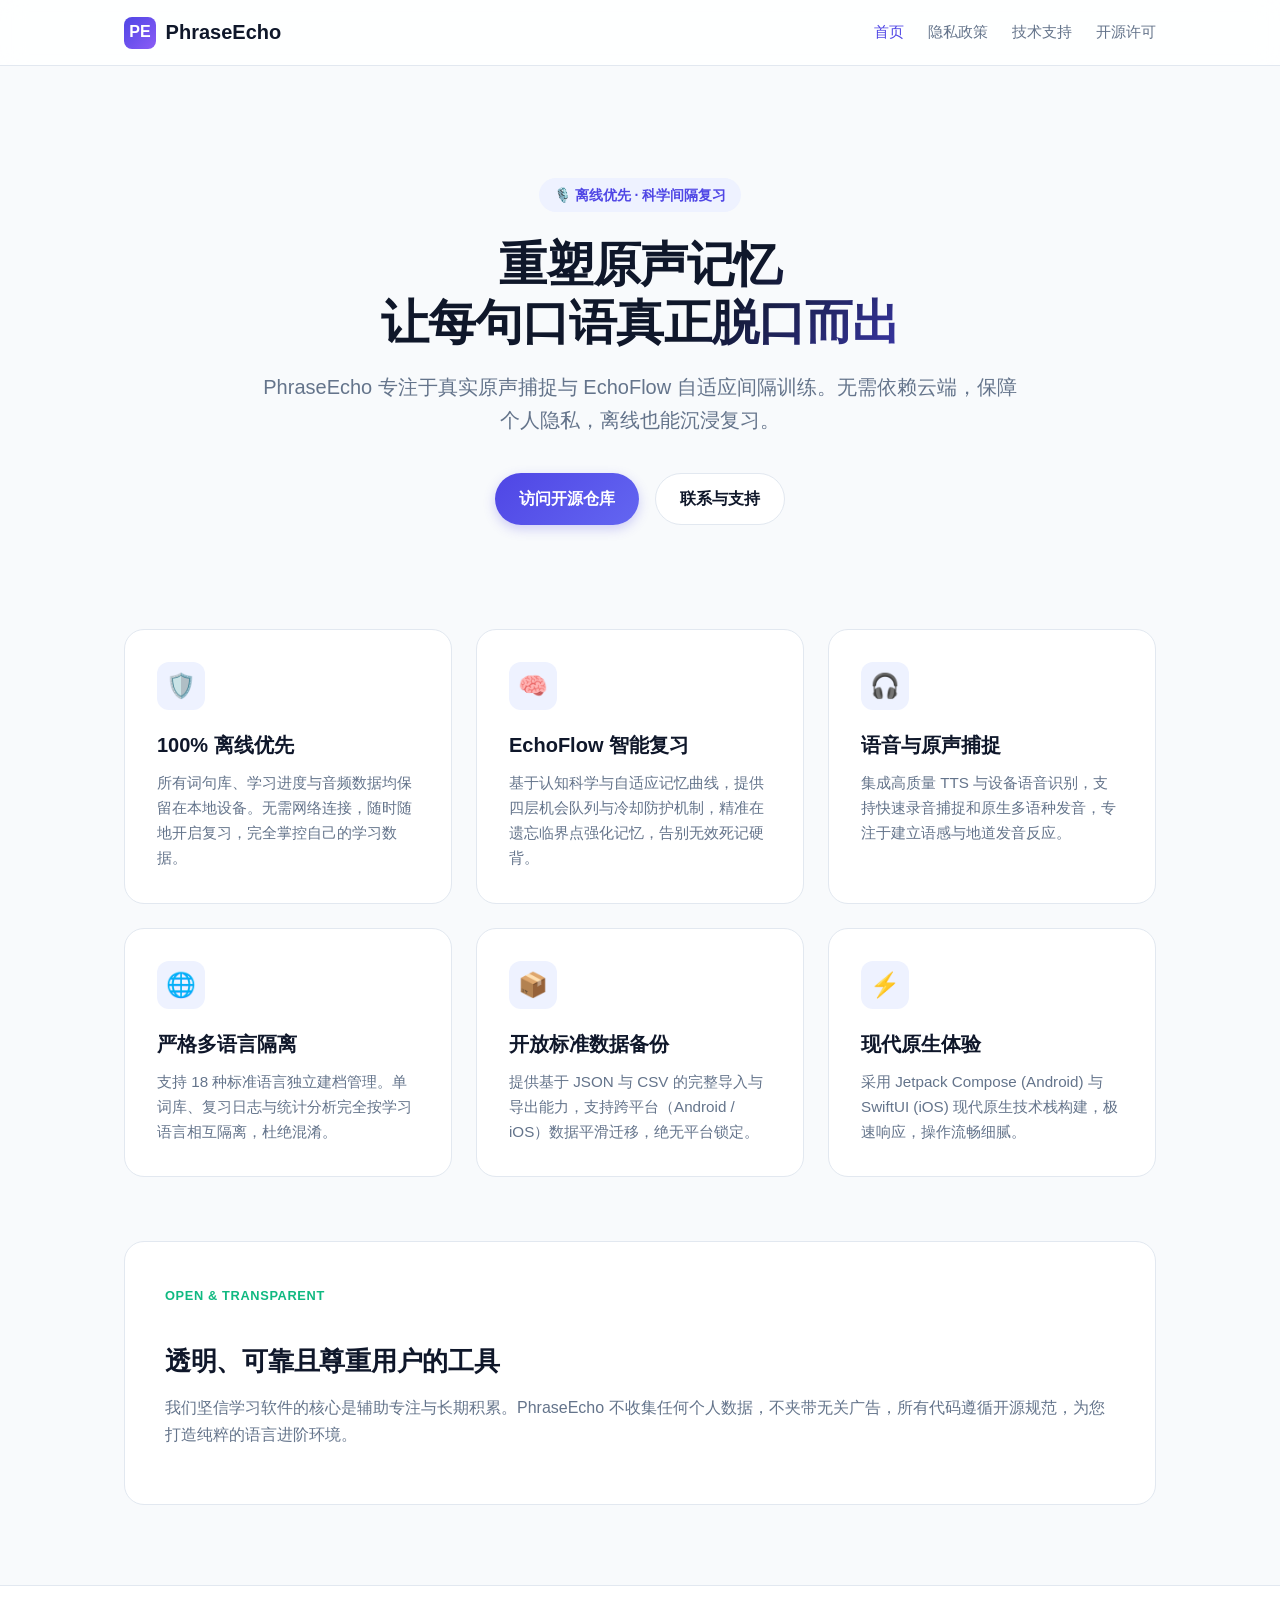
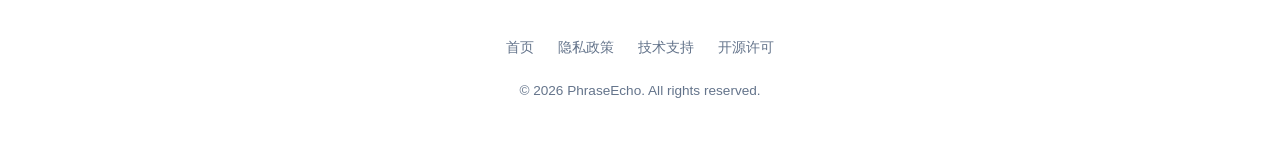
==== index.html @ f5ecff5b "feat: initial landing page, privacy, support and licenses pages" ====
<!DOCTYPE html>
<html lang="zh-CN">
<head>
  <meta charset="UTF-8">
  <meta name="viewport" content="width=device-width, initial-scale=1.0">
  <title>PhraseEcho - 离线优先的智能语言原声复习工具</title>
  <meta name="description" content="PhraseEcho 是一款离线优先的移动端语言学习工具，基于原声捕捉、智能分类和自适应 EchoFlow 间隔复习算法，助你高效内化地道口语。">
  <link rel="stylesheet" href="styles.css">
  <style>
    .hero {
      text-align: center;
      padding: 4rem 1rem 3rem;
      max-width: 800px;
      margin: 0 auto;
    }
    .badge {
      display: inline-flex;
      align-items: center;
      gap: 0.4rem;
      padding: 0.35rem 0.9rem;
      border-radius: var(--radius-full);
      background: var(--primary-light);
      color: var(--primary);
      font-size: 0.875rem;
      font-weight: 600;
      margin-bottom: 1.5rem;
    }
    .hero h1 {
      font-size: 3rem;
      font-weight: 800;
      background: linear-gradient(135deg, var(--text-main) 60%, var(--primary));
      -webkit-background-clip: text;
      -webkit-text-fill-color: transparent;
      margin-bottom: 1.25rem;
    }
    .hero p {
      font-size: 1.25rem;
      color: var(--text-muted);
      margin-bottom: 2.2rem;
    }
    .hero-actions {
      display: flex;
      justify-content: center;
      gap: 1rem;
      flex-wrap: wrap;
    }
    .features-grid {
      display: grid;
      grid-template-columns: repeat(auto-fit, minmax(280px, 1fr));
      gap: 1.5rem;
      margin-top: 3.5rem;
    }
    .feature-card {
      background: var(--bg-card);
      border: 1px solid var(--border-color);
      border-radius: var(--radius-lg);
      padding: 2rem;
      transition: transform 0.2s ease, box-shadow 0.2s ease;
    }
    .feature-card:hover {
      transform: translateY(-3px);
      box-shadow: var(--shadow-md);
    }
    .feature-icon {
      width: 48px;
      height: 48px;
      border-radius: var(--radius-md);
      background: var(--primary-light);
      color: var(--primary);
      display: flex;
      align-items: center;
      justify-content: center;
      font-size: 1.5rem;
      margin-bottom: 1.2rem;
    }
    .feature-card h3 {
      margin-top: 0;
      margin-bottom: 0.5rem;
      font-size: 1.25rem;
    }
    .feature-card p {
      color: var(--text-muted);
      font-size: 0.95rem;
      margin-bottom: 0;
    }
    .tech-highlight {
      margin-top: 4rem;
      background: var(--bg-card);
      border: 1px solid var(--border-color);
      border-radius: var(--radius-lg);
      padding: 2.5rem;
      display: flex;
      flex-direction: column;
      gap: 1.5rem;
    }
    .highlight-badge {
      display: inline-block;
      font-size: 0.8rem;
      text-transform: uppercase;
      letter-spacing: 0.05em;
      color: var(--accent);
      font-weight: 700;
    }
    @media (max-width: 640px) {
      .hero h1 {
        font-size: 2.2rem;
      }
      .hero p {
        font-size: 1.05rem;
      }
    }
  </style>
</head>
<body>
  <header class="header">
    <div class="nav-container">
      <a href="index.html" class="logo-link">
        <div class="logo-icon">PE</div>
        PhraseEcho
      </a>
      <nav>
        <ul class="nav-links">
          <li><a href="index.html" class="active">首页</a></li>
          <li><a href="privacy.html">隐私政策</a></li>
          <li><a href="support.html">技术支持</a></li>
          <li><a href="licenses.html">开源许可</a></li>
        </ul>
      </nav>
    </div>
  </header>

  <main class="container">
    <section class="hero">
      <div class="badge">🎙️ 离线优先 · 科学间隔复习</div>
      <h1>重塑原声记忆<br>让每句口语真正脱口而出</h1>
      <p>PhraseEcho 专注于真实原声捕捉与 EchoFlow 自适应间隔训练。无需依赖云端，保障个人隐私，离线也能沉浸复习。</p>
      <div class="hero-actions">
        <a href="https://github.com/Thirsting0006/PhraseEcho" class="btn btn-primary" target="_blank" rel="noopener">
          访问开源仓库
        </a>
        <a href="support.html" class="btn btn-secondary">
          联系与支持
        </a>
      </div>
    </section>

    <section class="features-grid">
      <div class="feature-card">
        <div class="feature-icon">🛡️</div>
        <h3>100% 离线优先</h3>
        <p>所有词句库、学习进度与音频数据均保留在本地设备。无需网络连接，随时随地开启复习，完全掌控自己的学习数据。</p>
      </div>

      <div class="feature-card">
        <div class="feature-icon">🧠</div>
        <h3>EchoFlow 智能复习</h3>
        <p>基于认知科学与自适应记忆曲线，提供四层机会队列与冷却防护机制，精准在遗忘临界点强化记忆，告别无效死记硬背。</p>
      </div>

      <div class="feature-card">
        <div class="feature-icon">🎧</div>
        <h3>语音与原声捕捉</h3>
        <p>集成高质量 TTS 与设备语音识别，支持快速录音捕捉和原生多语种发音，专注于建立语感与地道发音反应。</p>
      </div>

      <div class="feature-card">
        <div class="feature-icon">🌐</div>
        <h3>严格多语言隔离</h3>
        <p>支持 18 种标准语言独立建档管理。单词库、复习日志与统计分析完全按学习语言相互隔离，杜绝混淆。</p>
      </div>

      <div class="feature-card">
        <div class="feature-icon">📦</div>
        <h3>开放标准数据备份</h3>
        <p>提供基于 JSON 与 CSV 的完整导入与导出能力，支持跨平台（Android / iOS）数据平滑迁移，绝无平台锁定。</p>
      </div>

      <div class="feature-card">
        <div class="feature-icon">⚡</div>
        <h3>现代原生体验</h3>
        <p>采用 Jetpack Compose (Android) 与 SwiftUI (iOS) 现代原生技术栈构建，极速响应，操作流畅细腻。</p>
      </div>
    </section>

    <section class="tech-highlight">
      <div>
        <span class="highlight-badge">OPEN & TRANSPARENT</span>
        <h2>透明、可靠且尊重用户的工具</h2>
        <p>我们坚信学习软件的核心是辅助专注与长期积累。PhraseEcho 不收集任何个人数据，不夹带无关广告，所有代码遵循开源规范，为您打造纯粹的语言进阶环境。</p>
      </div>
    </section>
  </main>

  <footer class="footer">
    <div class="footer-container">
      <ul class="footer-nav">
        <li><a href="index.html">首页</a></li>
        <li><a href="privacy.html">隐私政策</a></li>
        <li><a href="support.html">技术支持</a></li>
        <li><a href="licenses.html">开源许可</a></li>
      </ul>
      <p class="footer-copy">© 2026 PhraseEcho. All rights reserved.</p>
    </div>
  </footer>
</body>
</html>
---- styles.css ----
/* PhraseEcho Site Common Styles */
:root {
  --primary: #4F46E5;
  --primary-hover: #4338CA;
  --primary-light: #EEF2FF;
  --text-main: #0F172A;
  --text-muted: #64748B;
  --bg-page: #F8FAFC;
  --bg-card: #FFFFFF;
  --border-color: #E2E8F0;
  --border-subtle: #F1F5F9;
  --accent: #10B981;
  --shadow-sm: 0 1px 2px 0 rgb(0 0 0 / 0.05);
  --shadow-md: 0 4px 6px -1px rgb(0 0 0 / 0.1), 0 2px 4px -2px rgb(0 0 0 / 0.1);
  --shadow-lg: 0 10px 15px -3px rgb(0 0 0 / 0.1), 0 4px 6px -4px rgb(0 0 0 / 0.1);
  --radius-sm: 8px;
  --radius-md: 12px;
  --radius-lg: 20px;
  --radius-full: 9999px;
  --container-width: 1080px;
}

@media (prefers-color-scheme: dark) {
  :root {
    --primary: #6366F1;
    --primary-hover: #818CF8;
    --primary-light: rgba(99, 102, 241, 0.15);
    --text-main: #F8FAFC;
    --text-muted: #94A3B8;
    --bg-page: #0B0F19;
    --bg-card: #151C2C;
    --border-color: #232E42;
    --border-subtle: #1C2436;
    --accent: #34D399;
    --shadow-sm: 0 1px 2px 0 rgb(0 0 0 / 0.3);
    --shadow-md: 0 4px 6px -1px rgb(0 0 0 / 0.4);
    --shadow-lg: 0 10px 15px -3px rgb(0 0 0 / 0.5);
  }
}

* {
  box-sizing: border-box;
  margin: 0;
  padding: 0;
}

body {
  font-family: -apple-system, BlinkMacSystemFont, "Segoe UI", Roboto, "Helvetica Neue", Arial, sans-serif, "Apple Color Emoji", "Segoe UI Emoji";
  background-color: var(--bg-page);
  color: var(--text-main);
  line-height: 1.65;
  -webkit-font-smoothing: antialiased;
}

a {
  color: var(--primary);
  text-decoration: none;
  transition: color 0.2s ease;
}

a:hover {
  color: var(--primary-hover);
}

/* Header & Nav */
.header {
  position: sticky;
  top: 0;
  z-index: 50;
  background-color: rgba(255, 255, 255, 0.85);
  backdrop-filter: blur(12px);
  -webkit-backdrop-filter: blur(12px);
  border-bottom: 1px solid var(--border-color);
}

@media (prefers-color-scheme: dark) {
  .header {
    background-color: rgba(11, 15, 25, 0.85);
  }
}

.nav-container {
  max-width: var(--container-width);
  margin: 0 auto;
  padding: 1rem 1.5rem;
  display: flex;
  align-items: center;
  justify-content: space-between;
}

.logo-link {
  display: flex;
  align-items: center;
  gap: 0.6rem;
  font-weight: 700;
  font-size: 1.25rem;
  color: var(--text-main);
}

.logo-icon {
  width: 32px;
  height: 32px;
  border-radius: var(--radius-sm);
  background: linear-gradient(135deg, var(--primary), #8B5CF6);
  display: flex;
  align-items: center;
  justify-content: center;
  color: #FFF;
  font-size: 1rem;
}

.nav-links {
  display: flex;
  align-items: center;
  gap: 1.5rem;
  list-style: none;
}

.nav-links a {
  color: var(--text-muted);
  font-size: 0.95rem;
  font-weight: 500;
}

.nav-links a:hover,
.nav-links a.active {
  color: var(--primary);
}

/* Main Container */
.container {
  max-width: var(--container-width);
  margin: 0 auto;
  padding: 3rem 1.5rem 5rem;
}

.content-card {
  background: var(--bg-card);
  border: 1px solid var(--border-color);
  border-radius: var(--radius-lg);
  padding: 2.5rem;
  box-shadow: var(--shadow-sm);
}

/* Typography */
h1 {
  font-size: 2.5rem;
  font-weight: 800;
  line-height: 1.2;
  margin-bottom: 1rem;
  letter-spacing: -0.02em;
}

h2 {
  font-size: 1.6rem;
  font-weight: 700;
  margin-top: 2rem;
  margin-bottom: 0.8rem;
  letter-spacing: -0.01em;
}

h3 {
  font-size: 1.2rem;
  font-weight: 600;
  margin-top: 1.5rem;
  margin-bottom: 0.5rem;
}

p {
  margin-bottom: 1rem;
  color: var(--text-muted);
}

.lead {
  font-size: 1.2rem;
  color: var(--text-muted);
  max-width: 680px;
  margin-bottom: 2rem;
}

/* Buttons */
.btn {
  display: inline-flex;
  align-items: center;
  gap: 0.5rem;
  padding: 0.75rem 1.5rem;
  border-radius: var(--radius-full);
  font-weight: 600;
  font-size: 1rem;
  transition: all 0.2s ease;
  cursor: pointer;
  border: none;
}

.btn-primary {
  background: linear-gradient(135deg, var(--primary), #6366F1);
  color: #FFF;
  box-shadow: 0 4px 12px rgba(79, 70, 229, 0.25);
}

.btn-primary:hover {
  background: var(--primary-hover);
  color: #FFF;
  transform: translateY(-1px);
  box-shadow: 0 6px 16px rgba(79, 70, 229, 0.35);
}

.btn-secondary {
  background: var(--bg-card);
  color: var(--text-main);
  border: 1px solid var(--border-color);
}

.btn-secondary:hover {
  background: var(--border-subtle);
  color: var(--text-main);
}

/* Footer */
.footer {
  background-color: var(--bg-card);
  border-top: 1px solid var(--border-color);
  padding: 3rem 1.5rem;
  margin-top: auto;
}

.footer-container {
  max-width: var(--container-width);
  margin: 0 auto;
  display: flex;
  flex-direction: column;
  align-items: center;
  gap: 1.2rem;
  text-align: center;
}

.footer-nav {
  display: flex;
  gap: 1.5rem;
  list-style: none;
  flex-wrap: wrap;
  justify-content: center;
}

.footer-nav a {
  color: var(--text-muted);
  font-size: 0.9rem;
}

.footer-copy {
  font-size: 0.85rem;
  color: var(--text-muted);
}

/* Responsive */
@media (max-width: 640px) {
  .nav-links {
    gap: 1rem;
  }
  .content-card {
    padding: 1.5rem;
  }
  h1 {
    font-size: 2rem;
  }
}
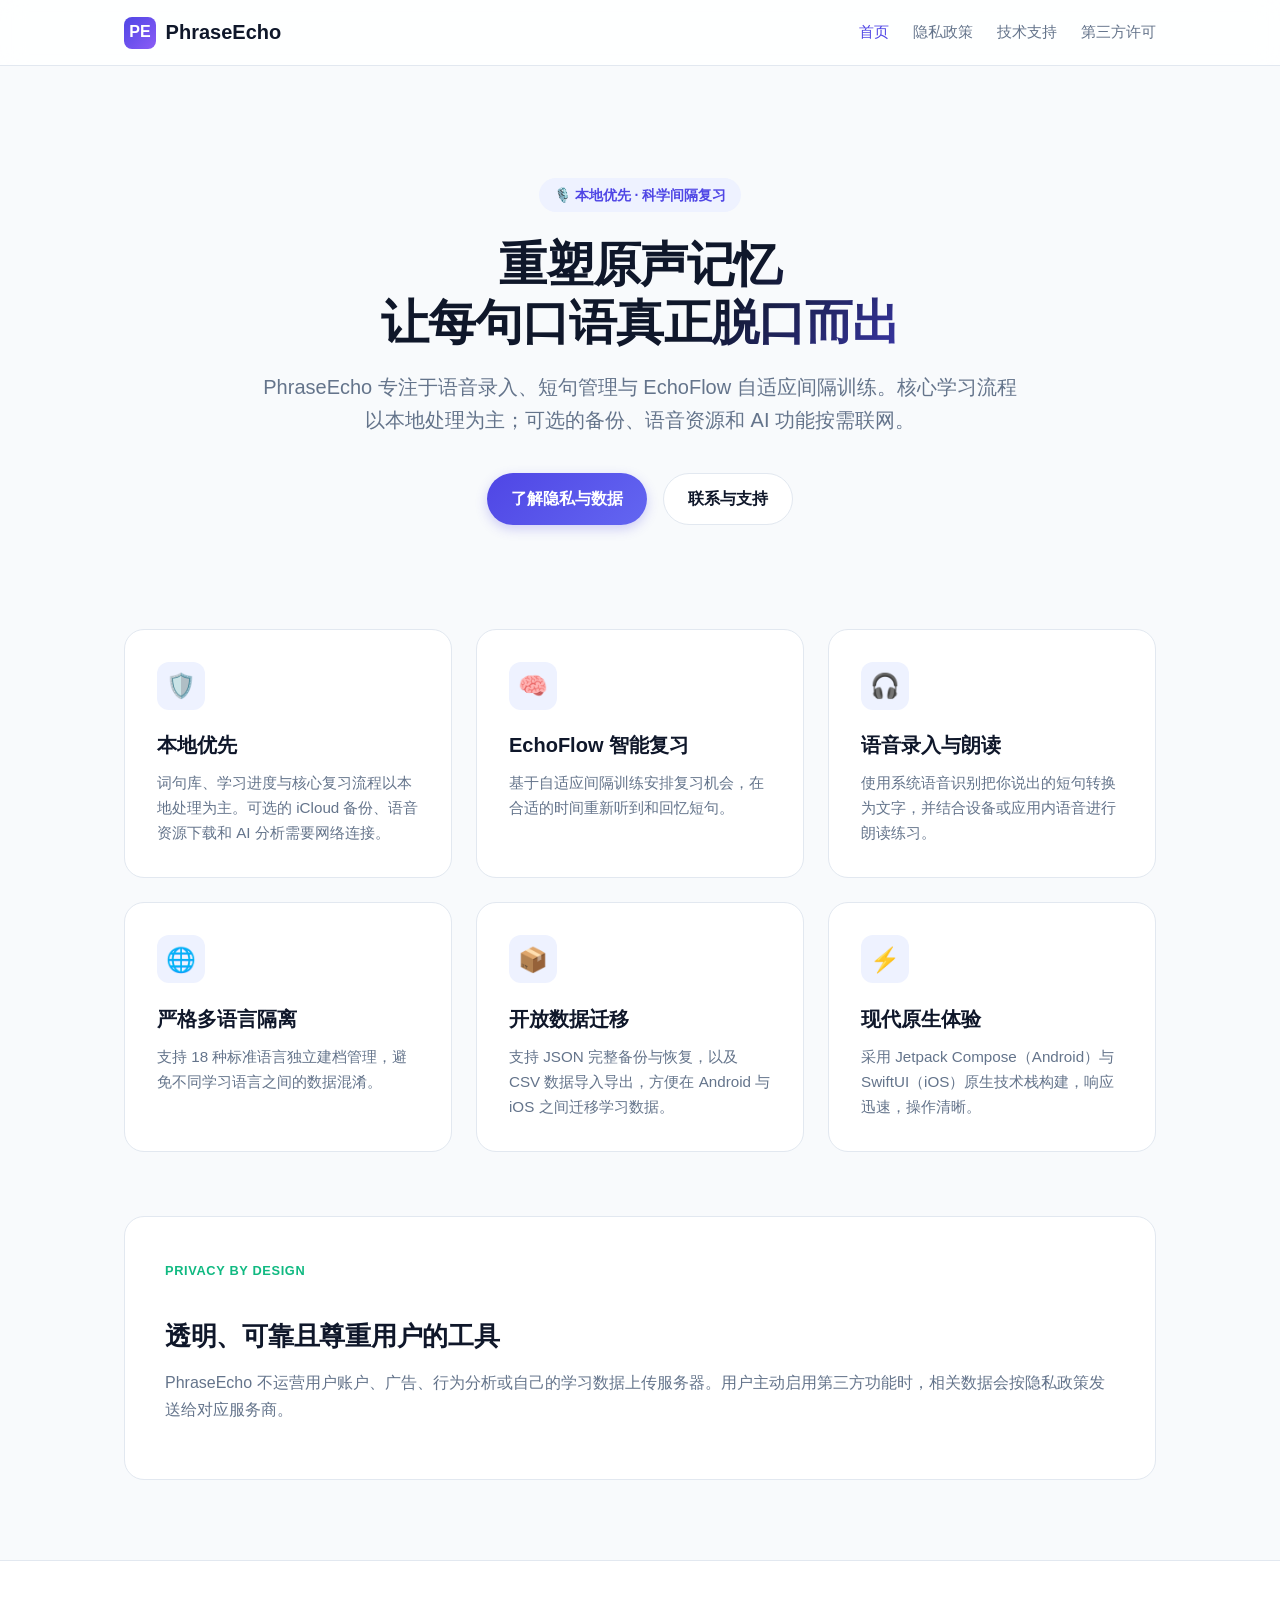
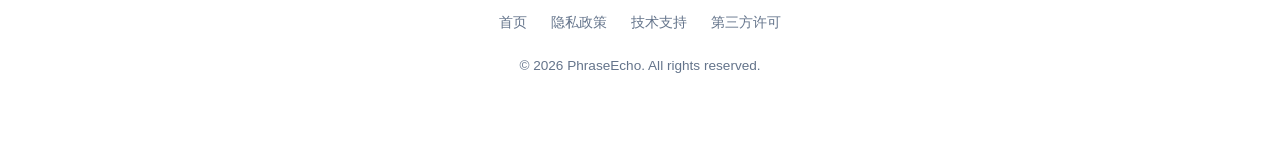
==== commit 1aa67496: "Add support form and update privacy disclosures" ====
--- a/index.html
+++ b/index.html
@@ -3,8 +3,8 @@
 <head>
   <meta charset="UTF-8">
   <meta name="viewport" content="width=device-width, initial-scale=1.0">
-  <title>PhraseEcho - 离线优先的智能语言原声复习工具</title>
-  <meta name="description" content="PhraseEcho 是一款离线优先的移动端语言学习工具，基于原声捕捉、智能分类和自适应 EchoFlow 间隔复习算法，助你高效内化地道口语。">
+  <title>PhraseEcho - 本地优先的语言短句复习工具</title>
+  <meta name="description" content="PhraseEcho 是一款本地优先的移动端语言学习工具，支持语音录入、短句管理和 EchoFlow 间隔复习。">
   <link rel="stylesheet" href="styles.css">
   <style>
     .hero {
@@ -123,7 +123,7 @@
           <li><a href="index.html" class="active">首页</a></li>
           <li><a href="privacy.html">隐私政策</a></li>
           <li><a href="support.html">技术支持</a></li>
-          <li><a href="licenses.html">开源许可</a></li>
+          <li><a href="licenses.html">第三方许可</a></li>
         </ul>
       </nav>
     </div>
@@ -131,12 +131,12 @@
 
   <main class="container">
     <section class="hero">
-      <div class="badge">🎙️ 离线优先 · 科学间隔复习</div>
+      <div class="badge">🎙️ 本地优先 · 科学间隔复习</div>
       <h1>重塑原声记忆<br>让每句口语真正脱口而出</h1>
-      <p>PhraseEcho 专注于真实原声捕捉与 EchoFlow 自适应间隔训练。无需依赖云端，保障个人隐私，离线也能沉浸复习。</p>
+      <p>PhraseEcho 专注于语音录入、短句管理与 EchoFlow 自适应间隔训练。核心学习流程以本地处理为主；可选的备份、语音资源和 AI 功能按需联网。</p>
       <div class="hero-actions">
-        <a href="https://github.com/Thirsting0006/PhraseEcho" class="btn btn-primary" target="_blank" rel="noopener">
-          访问开源仓库
+        <a href="privacy.html" class="btn btn-primary">
+          了解隐私与数据
         </a>
         <a href="support.html" class="btn btn-secondary">
           联系与支持
@@ -147,46 +147,46 @@
     <section class="features-grid">
       <div class="feature-card">
         <div class="feature-icon">🛡️</div>
-        <h3>100% 离线优先</h3>
-        <p>所有词句库、学习进度与音频数据均保留在本地设备。无需网络连接，随时随地开启复习，完全掌控自己的学习数据。</p>
+        <h3>本地优先</h3>
+        <p>词句库、学习进度与核心复习流程以本地处理为主。可选的 iCloud 备份、语音资源下载和 AI 分析需要网络连接。</p>
       </div>
 
       <div class="feature-card">
         <div class="feature-icon">🧠</div>
         <h3>EchoFlow 智能复习</h3>
-        <p>基于认知科学与自适应记忆曲线，提供四层机会队列与冷却防护机制，精准在遗忘临界点强化记忆，告别无效死记硬背。</p>
+        <p>基于自适应间隔训练安排复习机会，在合适的时间重新听到和回忆短句。</p>
       </div>
 
       <div class="feature-card">
         <div class="feature-icon">🎧</div>
-        <h3>语音与原声捕捉</h3>
-        <p>集成高质量 TTS 与设备语音识别，支持快速录音捕捉和原生多语种发音，专注于建立语感与地道发音反应。</p>
+        <h3>语音录入与朗读</h3>
+        <p>使用系统语音识别把你说出的短句转换为文字，并结合设备或应用内语音进行朗读练习。</p>
       </div>
 
       <div class="feature-card">
         <div class="feature-icon">🌐</div>
         <h3>严格多语言隔离</h3>
-        <p>支持 18 种标准语言独立建档管理。单词库、复习日志与统计分析完全按学习语言相互隔离，杜绝混淆。</p>
+        <p>支持 18 种标准语言独立建档管理，避免不同学习语言之间的数据混淆。</p>
       </div>
 
       <div class="feature-card">
         <div class="feature-icon">📦</div>
-        <h3>开放标准数据备份</h3>
-        <p>提供基于 JSON 与 CSV 的完整导入与导出能力，支持跨平台（Android / iOS）数据平滑迁移，绝无平台锁定。</p>
+        <h3>开放数据迁移</h3>
+        <p>支持 JSON 完整备份与恢复，以及 CSV 数据导入导出，方便在 Android 与 iOS 之间迁移学习数据。</p>
       </div>
 
       <div class="feature-card">
         <div class="feature-icon">⚡</div>
         <h3>现代原生体验</h3>
-        <p>采用 Jetpack Compose (Android) 与 SwiftUI (iOS) 现代原生技术栈构建，极速响应，操作流畅细腻。</p>
+        <p>采用 Jetpack Compose（Android）与 SwiftUI（iOS）原生技术栈构建，响应迅速，操作清晰。</p>
       </div>
     </section>
 
     <section class="tech-highlight">
       <div>
-        <span class="highlight-badge">OPEN & TRANSPARENT</span>
+        <span class="highlight-badge">PRIVACY BY DESIGN</span>
         <h2>透明、可靠且尊重用户的工具</h2>
-        <p>我们坚信学习软件的核心是辅助专注与长期积累。PhraseEcho 不收集任何个人数据，不夹带无关广告，所有代码遵循开源规范，为您打造纯粹的语言进阶环境。</p>
+        <p>PhraseEcho 不运营用户账户、广告、行为分析或自己的学习数据上传服务器。用户主动启用第三方功能时，相关数据会按隐私政策发送给对应服务商。</p>
       </div>
     </section>
   </main>
@@ -197,7 +197,7 @@
         <li><a href="index.html">首页</a></li>
         <li><a href="privacy.html">隐私政策</a></li>
         <li><a href="support.html">技术支持</a></li>
-        <li><a href="licenses.html">开源许可</a></li>
+        <li><a href="licenses.html">第三方许可</a></li>
       </ul>
       <p class="footer-copy">© 2026 PhraseEcho. All rights reserved.</p>
     </div>
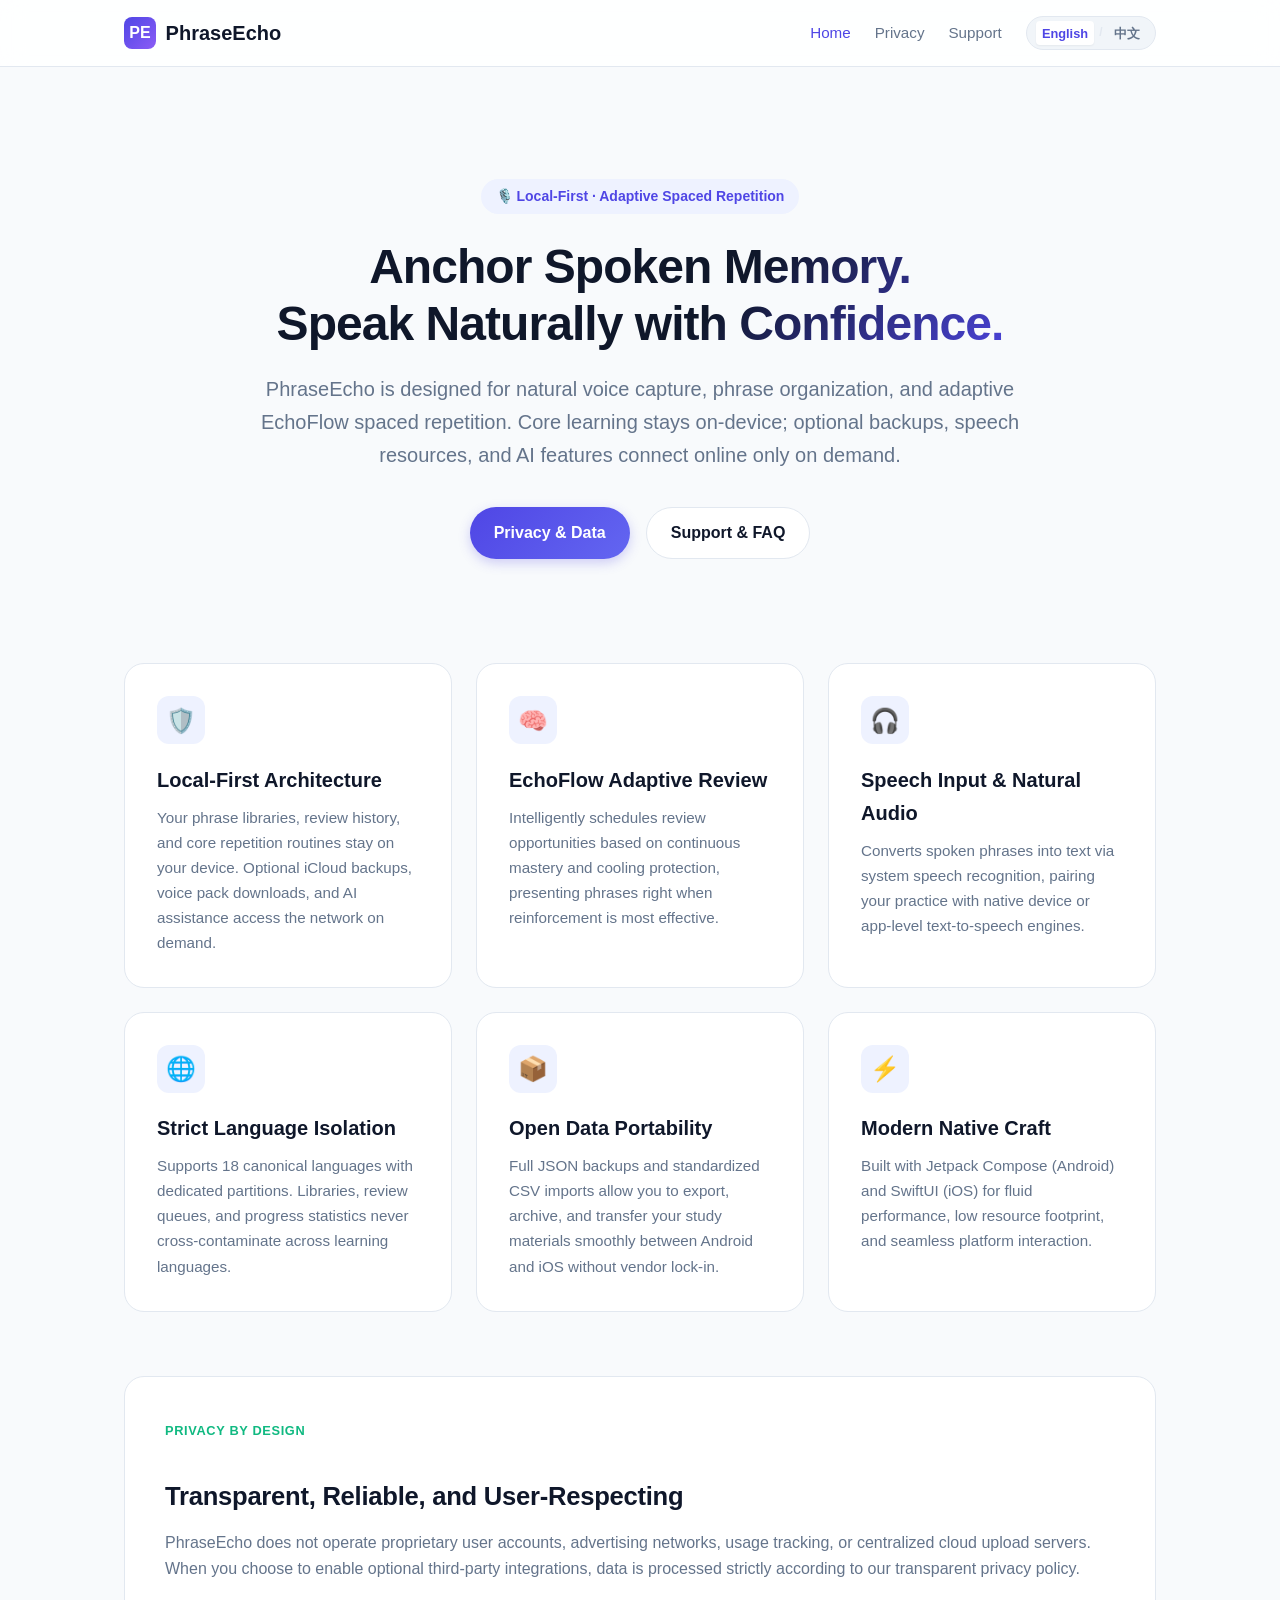
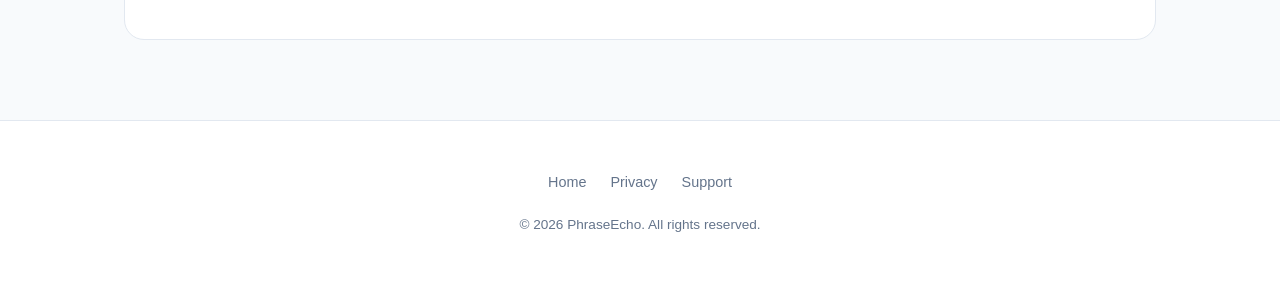
==== commit 031b65eb: "chore: remove third-party licenses pages and clean up navigation" ====
--- a/index.html
+++ b/index.html
@@ -1,10 +1,10 @@
 <!DOCTYPE html>
-<html lang="zh-CN">
+<html lang="en">
 <head>
   <meta charset="UTF-8">
   <meta name="viewport" content="width=device-width, initial-scale=1.0">
-  <title>PhraseEcho - 本地优先的语言短句复习工具</title>
-  <meta name="description" content="PhraseEcho 是一款本地优先的移动端语言学习工具，支持语音录入、短句管理和 EchoFlow 间隔复习。">
+  <title>PhraseEcho - Local-First Spoken Phrase Repetition</title>
+  <meta name="description" content="PhraseEcho is a local-first mobile language learning app designed for voice capture, phrase management, and adaptive EchoFlow spaced repetition.">
   <link rel="stylesheet" href="styles.css">
   <style>
     .hero {
@@ -118,28 +118,34 @@
         <div class="logo-icon">PE</div>
         PhraseEcho
       </a>
-      <nav>
-        <ul class="nav-links">
-          <li><a href="index.html" class="active">首页</a></li>
-          <li><a href="privacy.html">隐私政策</a></li>
-          <li><a href="support.html">技术支持</a></li>
-          <li><a href="licenses.html">第三方许可</a></li>
-        </ul>
-      </nav>
+      <div class="nav-right">
+        <nav>
+          <ul class="nav-links">
+            <li><a href="index.html" class="active">Home</a></li>
+            <li><a href="privacy.html">Privacy</a></li>
+            <li><a href="support.html">Support</a></li>
+          </ul>
+        </nav>
+        <div class="lang-switch">
+          <a href="index.html" class="active">English</a>
+          <span class="lang-divider">/</span>
+          <a href="zh/index.html">中文</a>
+        </div>
+      </div>
     </div>
   </header>
 
   <main class="container">
     <section class="hero">
-      <div class="badge">🎙️ 本地优先 · 科学间隔复习</div>
-      <h1>重塑原声记忆<br>让每句口语真正脱口而出</h1>
-      <p>PhraseEcho 专注于语音录入、短句管理与 EchoFlow 自适应间隔训练。核心学习流程以本地处理为主；可选的备份、语音资源和 AI 功能按需联网。</p>
+      <div class="badge">🎙️ Local-First · Adaptive Spaced Repetition</div>
+      <h1>Anchor Spoken Memory.<br>Speak Naturally with Confidence.</h1>
+      <p>PhraseEcho is designed for natural voice capture, phrase organization, and adaptive EchoFlow spaced repetition. Core learning stays on-device; optional backups, speech resources, and AI features connect online only on demand.</p>
       <div class="hero-actions">
         <a href="privacy.html" class="btn btn-primary">
-          了解隐私与数据
+          Privacy &amp; Data
         </a>
         <a href="support.html" class="btn btn-secondary">
-          联系与支持
+          Support &amp; FAQ
         </a>
       </div>
     </section>
@@ -147,46 +153,46 @@
     <section class="features-grid">
       <div class="feature-card">
         <div class="feature-icon">🛡️</div>
-        <h3>本地优先</h3>
-        <p>词句库、学习进度与核心复习流程以本地处理为主。可选的 iCloud 备份、语音资源下载和 AI 分析需要网络连接。</p>
+        <h3>Local-First Architecture</h3>
+        <p>Your phrase libraries, review history, and core repetition routines stay on your device. Optional iCloud backups, voice pack downloads, and AI assistance access the network on demand.</p>
       </div>
 
       <div class="feature-card">
         <div class="feature-icon">🧠</div>
-        <h3>EchoFlow 智能复习</h3>
-        <p>基于自适应间隔训练安排复习机会，在合适的时间重新听到和回忆短句。</p>
+        <h3>EchoFlow Adaptive Review</h3>
+        <p>Intelligently schedules review opportunities based on continuous mastery and cooling protection, presenting phrases right when reinforcement is most effective.</p>
       </div>
 
       <div class="feature-card">
         <div class="feature-icon">🎧</div>
-        <h3>语音录入与朗读</h3>
-        <p>使用系统语音识别把你说出的短句转换为文字，并结合设备或应用内语音进行朗读练习。</p>
+        <h3>Speech Input &amp; Natural Audio</h3>
+        <p>Converts spoken phrases into text via system speech recognition, pairing your practice with native device or app-level text-to-speech engines.</p>
       </div>
 
       <div class="feature-card">
         <div class="feature-icon">🌐</div>
-        <h3>严格多语言隔离</h3>
-        <p>支持 18 种标准语言独立建档管理，避免不同学习语言之间的数据混淆。</p>
+        <h3>Strict Language Isolation</h3>
+        <p>Supports 18 canonical languages with dedicated partitions. Libraries, review queues, and progress statistics never cross-contaminate across learning languages.</p>
       </div>
 
       <div class="feature-card">
         <div class="feature-icon">📦</div>
-        <h3>开放数据迁移</h3>
-        <p>支持 JSON 完整备份与恢复，以及 CSV 数据导入导出，方便在 Android 与 iOS 之间迁移学习数据。</p>
+        <h3>Open Data Portability</h3>
+        <p>Full JSON backups and standardized CSV imports allow you to export, archive, and transfer your study materials smoothly between Android and iOS without vendor lock-in.</p>
       </div>
 
       <div class="feature-card">
         <div class="feature-icon">⚡</div>
-        <h3>现代原生体验</h3>
-        <p>采用 Jetpack Compose（Android）与 SwiftUI（iOS）原生技术栈构建，响应迅速，操作清晰。</p>
+        <h3>Modern Native Craft</h3>
+        <p>Built with Jetpack Compose (Android) and SwiftUI (iOS) for fluid performance, low resource footprint, and seamless platform interaction.</p>
       </div>
     </section>
 
     <section class="tech-highlight">
       <div>
         <span class="highlight-badge">PRIVACY BY DESIGN</span>
-        <h2>透明、可靠且尊重用户的工具</h2>
-        <p>PhraseEcho 不运营用户账户、广告、行为分析或自己的学习数据上传服务器。用户主动启用第三方功能时，相关数据会按隐私政策发送给对应服务商。</p>
+        <h2>Transparent, Reliable, and User-Respecting</h2>
+        <p>PhraseEcho does not operate proprietary user accounts, advertising networks, usage tracking, or centralized cloud upload servers. When you choose to enable optional third-party integrations, data is processed strictly according to our transparent privacy policy.</p>
       </div>
     </section>
   </main>
@@ -194,10 +200,9 @@
   <footer class="footer">
     <div class="footer-container">
       <ul class="footer-nav">
-        <li><a href="index.html">首页</a></li>
-        <li><a href="privacy.html">隐私政策</a></li>
-        <li><a href="support.html">技术支持</a></li>
-        <li><a href="licenses.html">第三方许可</a></li>
+        <li><a href="index.html">Home</a></li>
+        <li><a href="privacy.html">Privacy</a></li>
+        <li><a href="support.html">Support</a></li>
       </ul>
       <p class="footer-copy">© 2026 PhraseEcho. All rights reserved.</p>
     </div>
--- a/styles.css
+++ b/styles.css
@@ -252,10 +252,108 @@
   color: var(--text-muted);
 }
 
+.nav-right {
+  display: flex;
+  align-items: center;
+  gap: 1.5rem;
+}
+
+.lang-switch {
+  display: inline-flex;
+  align-items: center;
+  gap: 0.35rem;
+  background: var(--border-subtle);
+  padding: 0.25rem 0.6rem;
+  border-radius: var(--radius-full);
+  font-size: 0.8rem;
+  font-weight: 600;
+  border: 1px solid var(--border-color);
+}
+
+.lang-switch a {
+  color: var(--text-muted);
+  padding: 0.1rem 0.35rem;
+  border-radius: 4px;
+  text-decoration: none;
+}
+
+.lang-switch a:hover {
+  color: var(--primary);
+}
+
+.lang-switch a.active {
+  color: var(--primary);
+  background: var(--bg-card);
+  box-shadow: var(--shadow-sm);
+}
+
+.lang-divider {
+  color: var(--border-color);
+  font-size: 0.75rem;
+}
+
+/* Forms */
+.support-form {
+  display: grid;
+  gap: 1rem;
+  margin-top: 1rem;
+}
+
+.form-field {
+  display: grid;
+  gap: 0.4rem;
+}
+
+.form-field label {
+  font-weight: 600;
+  color: var(--text-main);
+}
+
+.form-field input,
+.form-field select,
+.form-field textarea {
+  width: 100%;
+  border: 1px solid var(--border-color);
+  border-radius: var(--radius-sm);
+  padding: 0.75rem 0.85rem;
+  background: var(--bg-page);
+  color: var(--text-main);
+  font: inherit;
+}
+
+.form-field textarea {
+  min-height: 9rem;
+  resize: vertical;
+}
+
+.form-field input:focus,
+.form-field select:focus,
+.form-field textarea:focus {
+  outline: 2px solid var(--primary);
+  outline-offset: 1px;
+}
+
+.form-note {
+  margin-top: 0.75rem;
+  color: var(--text-muted);
+  font-size: 0.88rem;
+}
+
 /* Responsive */
-@media (max-width: 640px) {
+@media (max-width: 768px) {
+  .nav-container {
+    flex-direction: column;
+    gap: 0.8rem;
+    align-items: stretch;
+  }
+  .nav-right {
+    justify-content: space-between;
+    width: 100%;
+    gap: 1rem;
+  }
   .nav-links {
     gap: 1rem;
+    flex-wrap: wrap;
   }
   .content-card {
     padding: 1.5rem;
@@ -264,3 +362,4 @@
     font-size: 2rem;
   }
 }
+
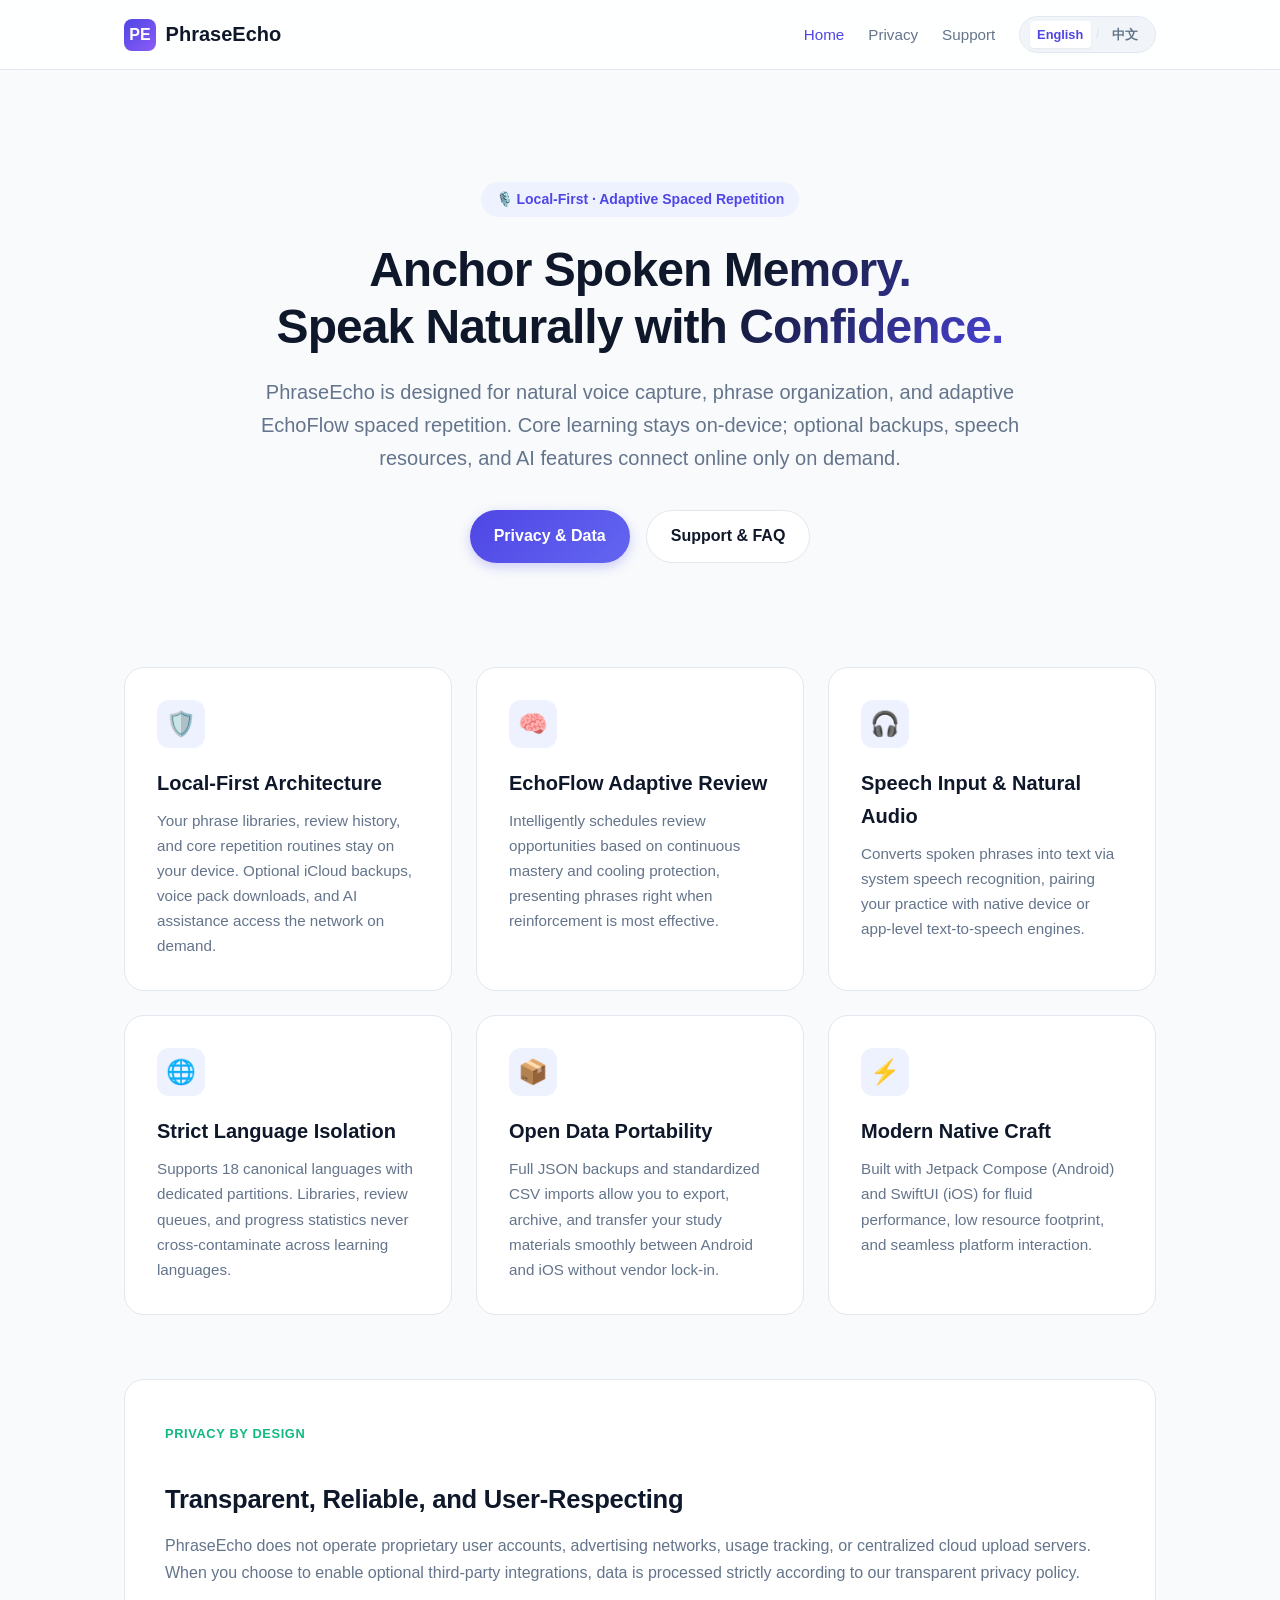
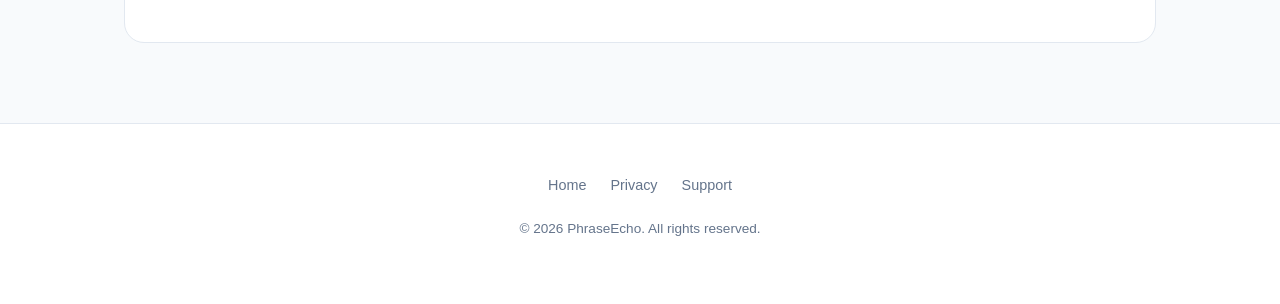
==== commit c39d4103: "style: optimize mobile responsive layout and touch experience" ====
--- a/index.html
+++ b/index.html
@@ -46,7 +46,7 @@
     }
     .features-grid {
       display: grid;
-      grid-template-columns: repeat(auto-fit, minmax(280px, 1fr));
+      grid-template-columns: repeat(auto-fit, minmax(250px, 1fr));
       gap: 1.5rem;
       margin-top: 3.5rem;
     }
@@ -102,11 +102,47 @@
       font-weight: 700;
     }
     @media (max-width: 640px) {
+      .hero {
+        padding: 1.5rem 0.5rem 1.5rem;
+      }
       .hero h1 {
-        font-size: 2.2rem;
+        font-size: 2.1rem;
+        line-height: 1.25;
       }
       .hero p {
         font-size: 1.05rem;
+        margin-bottom: 1.75rem;
+      }
+      .features-grid {
+        margin-top: 2rem;
+        gap: 1rem;
+      }
+      .feature-card {
+        padding: 1.5rem 1.25rem;
+      }
+      .tech-highlight {
+        margin-top: 2.25rem;
+        padding: 1.5rem 1.25rem;
+      }
+    }
+    @media (max-width: 480px) {
+      .badge {
+        font-size: 0.78rem;
+        padding: 0.3rem 0.75rem;
+      }
+      .hero h1 {
+        font-size: 1.85rem;
+      }
+      .hero-actions {
+        flex-direction: column;
+        width: 100%;
+        max-width: 320px;
+        margin: 0 auto;
+        gap: 0.75rem;
+      }
+      .hero-actions .btn {
+        width: 100%;
+        justify-content: center;
       }
     }
   </style>
--- a/styles.css
+++ b/styles.css
@@ -50,6 +50,8 @@
   color: var(--text-main);
   line-height: 1.65;
   -webkit-font-smoothing: antialiased;
+  -webkit-tap-highlight-color: transparent;
+  overflow-wrap: break-word;
 }
 
 a {
@@ -120,6 +122,8 @@
   color: var(--text-muted);
   font-size: 0.95rem;
   font-weight: 500;
+  display: inline-block;
+  padding: 0.25rem 0;
 }
 
 .nav-links a:hover,
@@ -272,9 +276,10 @@
 
 .lang-switch a {
   color: var(--text-muted);
-  padding: 0.1rem 0.35rem;
+  padding: 0.2rem 0.45rem;
   border-radius: 4px;
   text-decoration: none;
+  display: inline-block;
 }
 
 .lang-switch a:hover {
@@ -292,74 +297,246 @@
   font-size: 0.75rem;
 }
 
-/* Forms */
-.support-form {
-  display: grid;
-  gap: 1rem;
-  margin-top: 1rem;
-}
-
-.form-field {
-  display: grid;
-  gap: 0.4rem;
-}
-
-.form-field label {
+/* Support Email Box & Anti-Scraping */
+.email-support-card {
+  background: var(--bg-page);
+  border: 1px solid var(--border-color);
+  border-radius: var(--radius-lg);
+  padding: 2rem;
+  margin-top: 1.5rem;
+  display: flex;
+  flex-direction: column;
+  gap: 1.5rem;
+}
+
+.email-copy-container {
+  display: flex;
+  align-items: stretch;
+  gap: 0.6rem;
+  max-width: 540px;
+  flex-wrap: wrap;
+}
+
+.email-input-box {
+  flex: 1;
+  min-width: 240px;
+  display: flex;
+  align-items: center;
+  gap: 0.6rem;
+  background: var(--bg-card);
+  border: 1.5px solid var(--border-color);
+  border-radius: var(--radius-sm);
+  padding: 0.75rem 1rem;
+  box-shadow: var(--shadow-sm);
+  transition: border-color 0.2s ease;
+}
+
+.email-input-box:hover {
+  border-color: var(--primary);
+}
+
+.email-icon {
+  color: var(--primary);
+  font-size: 1.1rem;
+}
+
+.email-text {
+  font-family: ui-monospace, SFMono-Regular, Menlo, Monaco, Consolas, monospace;
+  font-size: 1.05rem;
   font-weight: 600;
   color: var(--text-main);
-}
-
-.form-field input,
-.form-field select,
-.form-field textarea {
-  width: 100%;
+  user-select: all;
+  letter-spacing: -0.01em;
+  word-break: break-all;
+}
+
+.btn-copy {
+  padding: 0.75rem 1.4rem;
+  font-size: 0.95rem;
+  font-weight: 600;
+  border-radius: var(--radius-sm);
+  display: inline-flex;
+  align-items: center;
+  gap: 0.4rem;
+  background: var(--primary);
+  color: #FFF;
+  border: none;
+  cursor: pointer;
+  box-shadow: 0 2px 6px rgba(79, 70, 229, 0.25);
+  transition: all 0.2s ease;
+}
+
+.btn-copy:hover {
+  background: var(--primary-hover);
+  transform: translateY(-1px);
+}
+
+.btn-client-link {
+  display: inline-flex;
+  align-items: center;
+  gap: 0.4rem;
+  font-size: 0.9rem;
+  color: var(--text-muted);
+  text-decoration: underline;
+  text-underline-offset: 3px;
+  padding: 0.3rem 0;
+  transition: color 0.2s ease;
+}
+
+.btn-client-link:hover {
+  color: var(--primary);
+}
+
+.email-template-box {
+  background: var(--bg-card);
   border: 1px solid var(--border-color);
   border-radius: var(--radius-sm);
-  padding: 0.75rem 0.85rem;
-  background: var(--bg-page);
+  padding: 1.25rem;
+}
+
+.email-template-box h4 {
+  font-size: 0.95rem;
+  font-weight: 600;
+  margin-bottom: 0.5rem;
   color: var(--text-main);
-  font: inherit;
-}
-
-.form-field textarea {
-  min-height: 9rem;
-  resize: vertical;
-}
-
-.form-field input:focus,
-.form-field select:focus,
-.form-field textarea:focus {
-  outline: 2px solid var(--primary);
-  outline-offset: 1px;
-}
-
-.form-note {
-  margin-top: 0.75rem;
-  color: var(--text-muted);
-  font-size: 0.88rem;
-}
+}
+
+.email-template-box ul {
+  margin-left: 1.25rem;
+  font-size: 0.9rem;
+  color: var(--text-muted);
+}
+
+.email-template-box li {
+  margin-bottom: 0.35rem;
+}
+
 
 /* Responsive */
 @media (max-width: 768px) {
   .nav-container {
+    padding: 0.85rem 1.25rem;
     flex-direction: column;
-    gap: 0.8rem;
+    gap: 0.75rem;
     align-items: stretch;
   }
   .nav-right {
     justify-content: space-between;
     width: 100%;
+    gap: 0.75rem;
+  }
+  .nav-links {
+    gap: 0.85rem;
+    flex-wrap: wrap;
+  }
+  .container {
+    padding: 2.25rem 1.25rem 4rem;
+  }
+  .content-card {
+    padding: 1.75rem 1.25rem;
+  }
+  h1 {
+    font-size: 2.1rem;
+  }
+  h2 {
+    font-size: 1.45rem;
+  }
+}
+
+@media (max-width: 540px) {
+  .nav-container {
+    padding: 0.65rem 1rem;
+    gap: 0.5rem;
+  }
+  .logo-link {
+    font-size: 1.15rem;
+    gap: 0.5rem;
+  }
+  .logo-icon {
+    width: 28px;
+    height: 28px;
+    font-size: 0.9rem;
+  }
+  .nav-right {
+    flex-wrap: wrap;
+    gap: 0.5rem;
+    align-items: center;
+  }
+  .nav-links {
+    gap: 0.6rem;
+  }
+  .nav-links a {
+    font-size: 0.88rem;
+    padding: 0.3rem 0.15rem;
+  }
+  .lang-switch {
+    font-size: 0.75rem;
+    padding: 0.15rem 0.45rem;
+  }
+  .lang-switch a {
+    padding: 0.2rem 0.4rem;
+  }
+  .container {
+    padding: 1.5rem 1rem 3.5rem;
+  }
+  .content-card {
+    padding: 1.25rem 1rem;
+    border-radius: var(--radius-md);
+  }
+  h1 {
+    font-size: 1.85rem;
+    margin-bottom: 0.75rem;
+  }
+  h2 {
+    font-size: 1.35rem;
+    margin-top: 1.5rem;
+  }
+  h3 {
+    font-size: 1.1rem;
+  }
+  .lead {
+    font-size: 1.05rem;
+    margin-bottom: 1.5rem;
+  }
+  .btn {
+    padding: 0.7rem 1.25rem;
+    font-size: 0.95rem;
+  }
+  .footer {
+    padding: 2.25rem 1rem;
+  }
+  .footer-nav {
     gap: 1rem;
   }
-  .nav-links {
-    gap: 1rem;
-    flex-wrap: wrap;
-  }
-  .content-card {
-    padding: 1.5rem;
-  }
-  h1 {
-    font-size: 2rem;
-  }
-}
-
+
+  /* Support Email Box Mobile Adaptations */
+  .email-support-card {
+    padding: 1.25rem 1rem;
+    gap: 1.25rem;
+  }
+  .email-copy-container {
+    flex-direction: column;
+    width: 100%;
+  }
+  .email-input-box {
+    min-width: 0;
+    width: 100%;
+    padding: 0.7rem 0.85rem;
+  }
+  .email-text {
+    font-size: 0.95rem;
+  }
+  .btn-copy {
+    width: 100%;
+    justify-content: center;
+    padding: 0.75rem 1rem;
+    font-size: 0.95rem;
+  }
+  .email-template-box {
+    padding: 1rem 0.85rem;
+  }
+  .email-template-box ul {
+    margin-left: 1.15rem;
+    font-size: 0.85rem;
+  }
+}
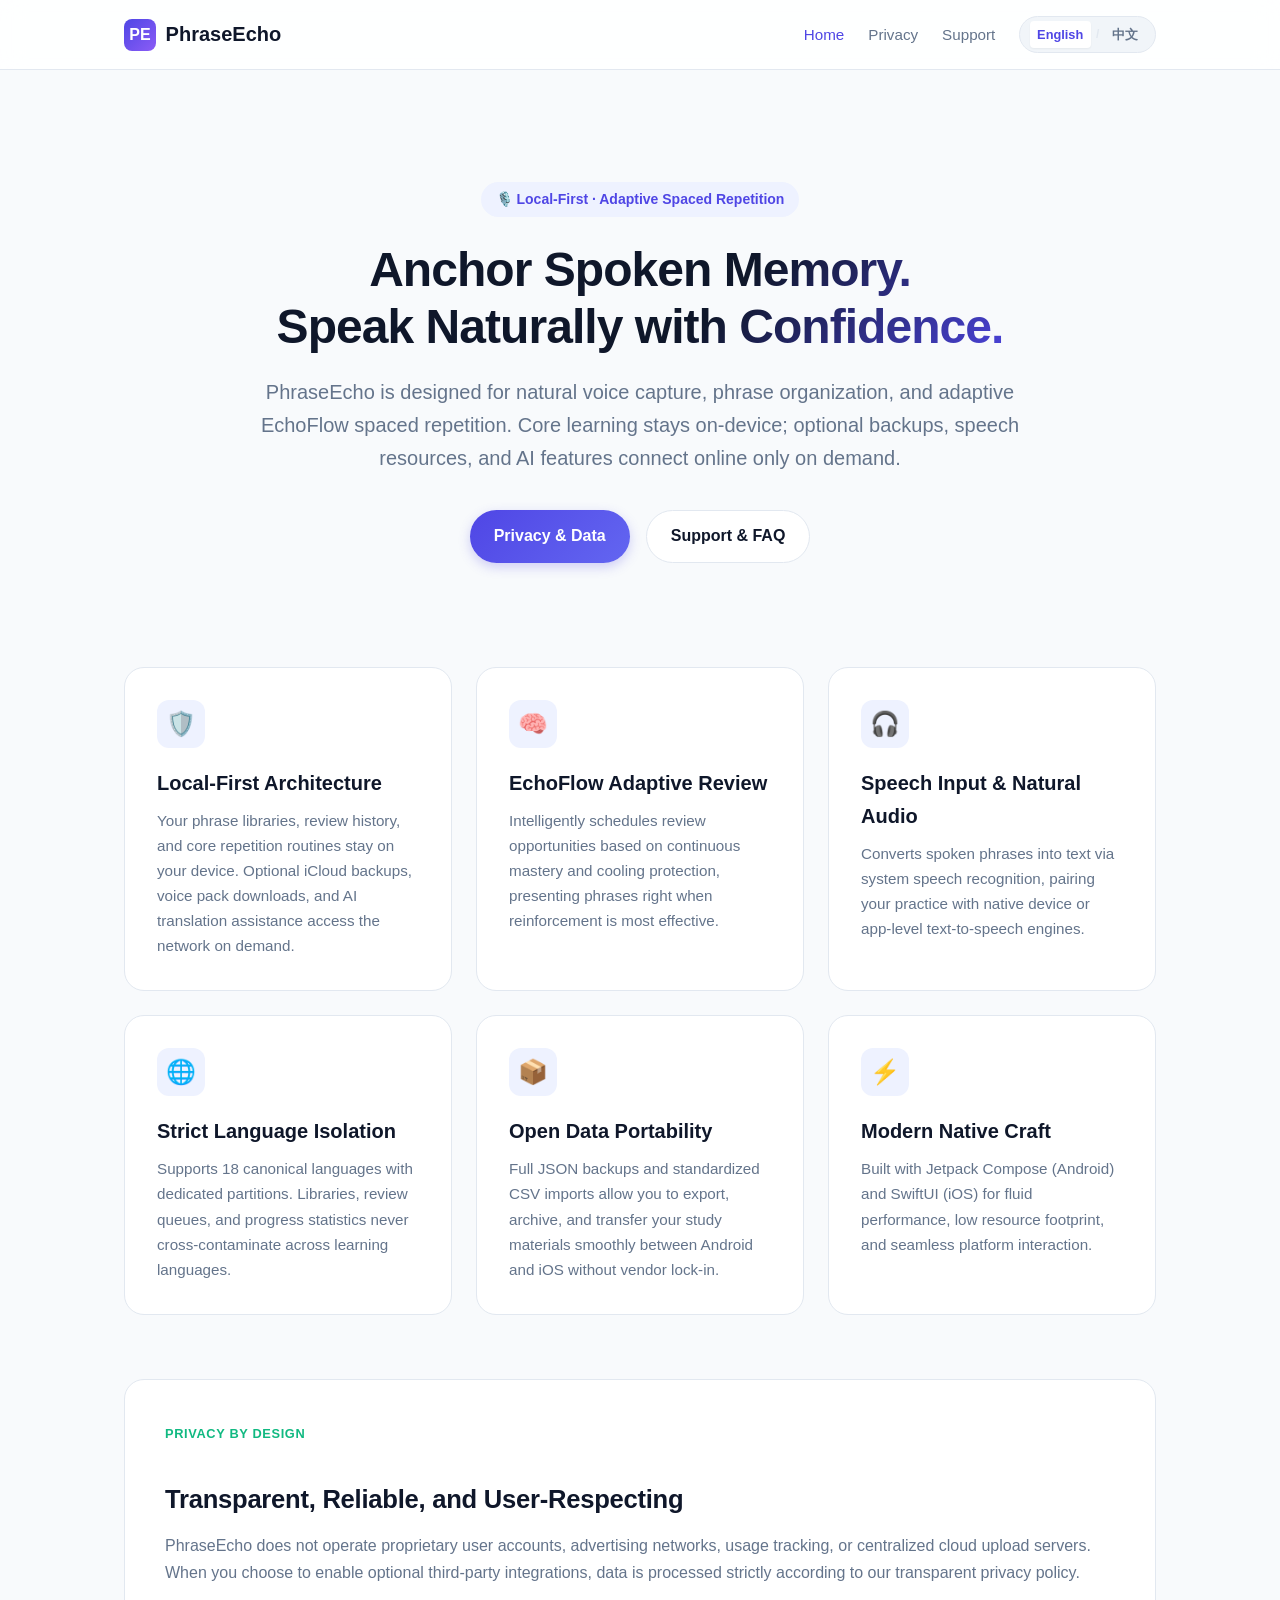
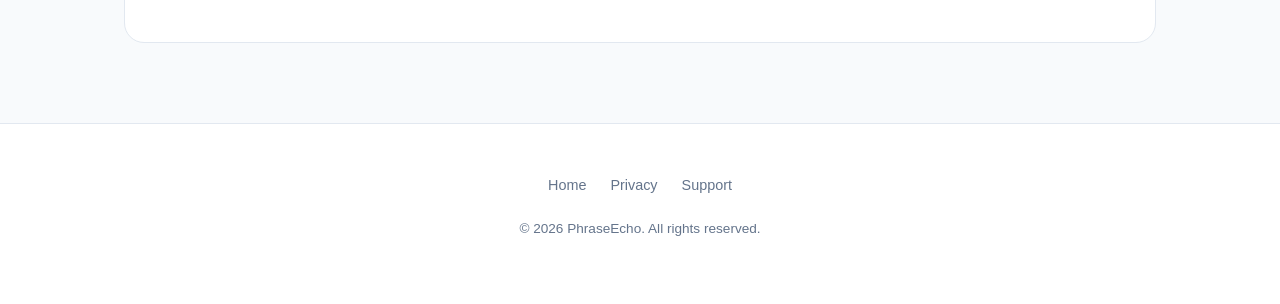
==== commit 684321a1: "docs: clarify optional OpenRouter AI feature as AI translation" ====
--- a/index.html
+++ b/index.html
@@ -190,7 +190,7 @@
       <div class="feature-card">
         <div class="feature-icon">🛡️</div>
         <h3>Local-First Architecture</h3>
-        <p>Your phrase libraries, review history, and core repetition routines stay on your device. Optional iCloud backups, voice pack downloads, and AI assistance access the network on demand.</p>
+        <p>Your phrase libraries, review history, and core repetition routines stay on your device. Optional iCloud backups, voice pack downloads, and AI translation assistance access the network on demand.</p>
       </div>
 
       <div class="feature-card">
